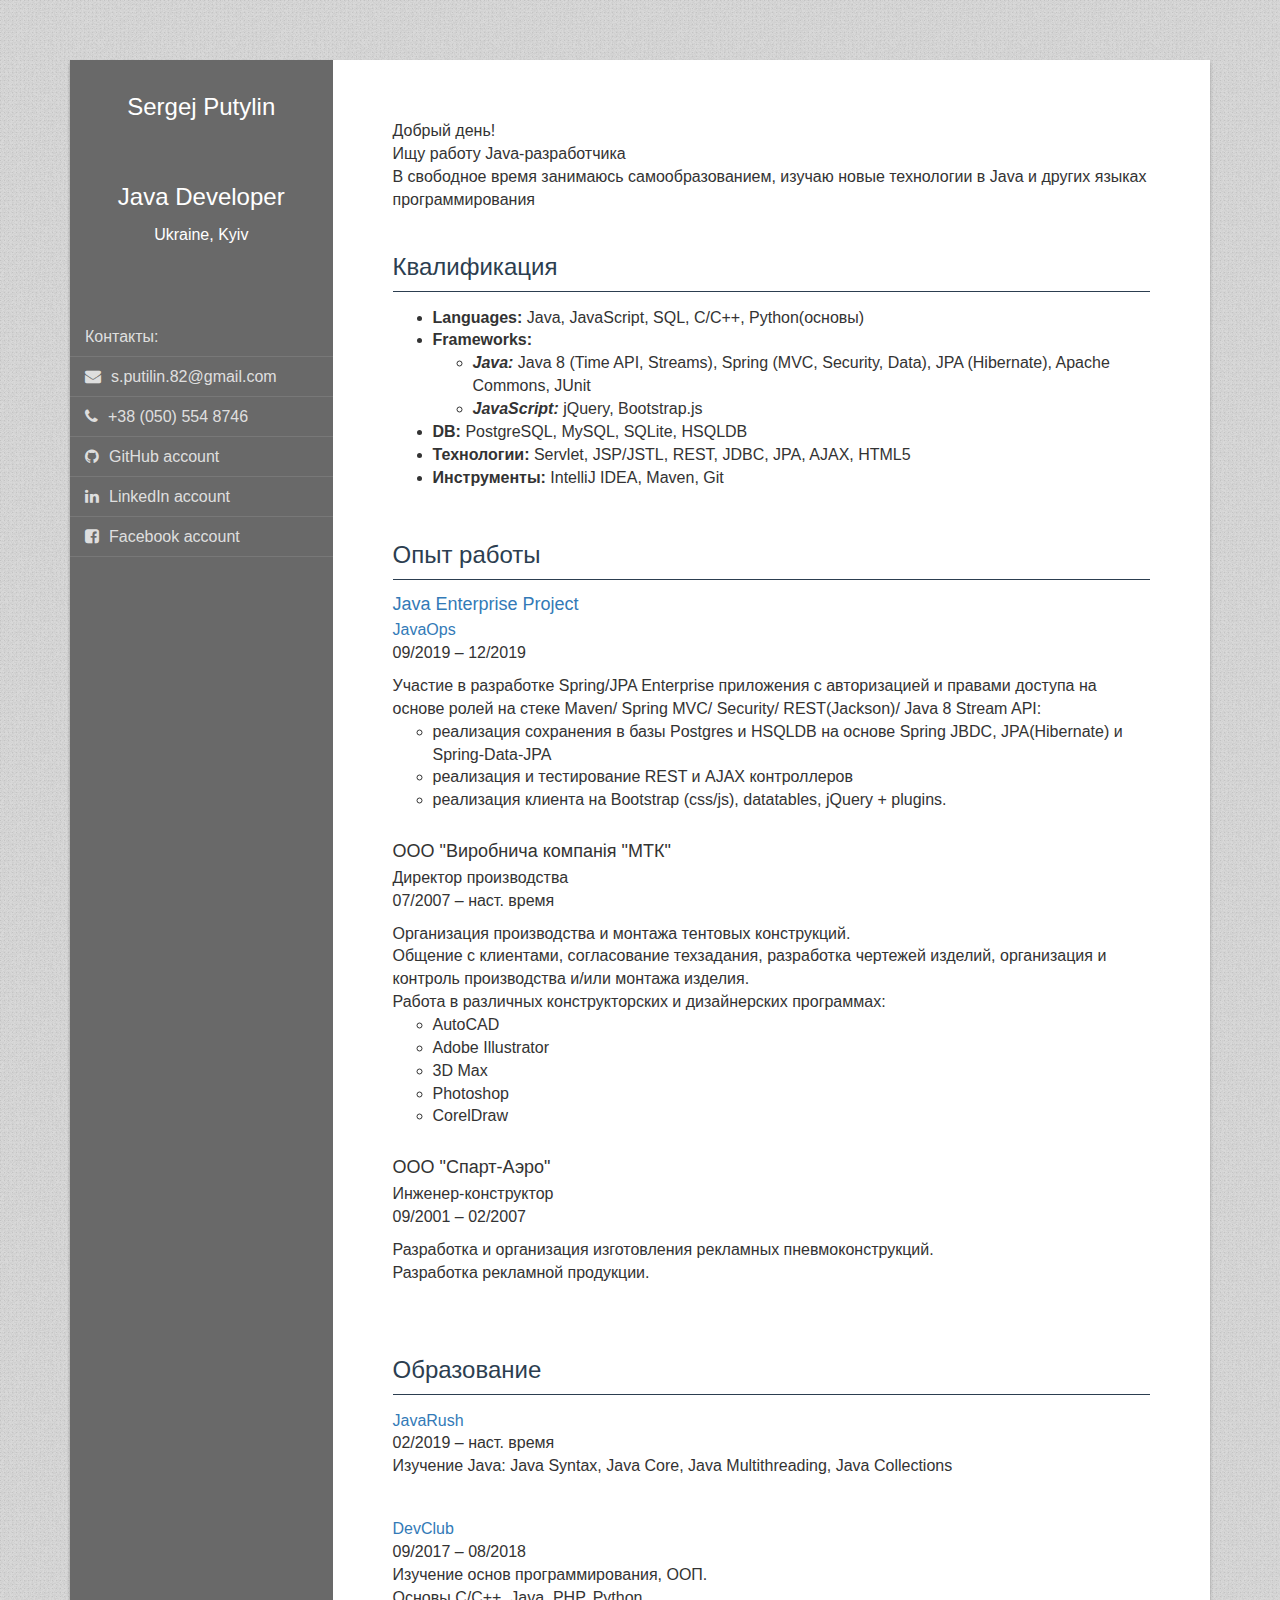
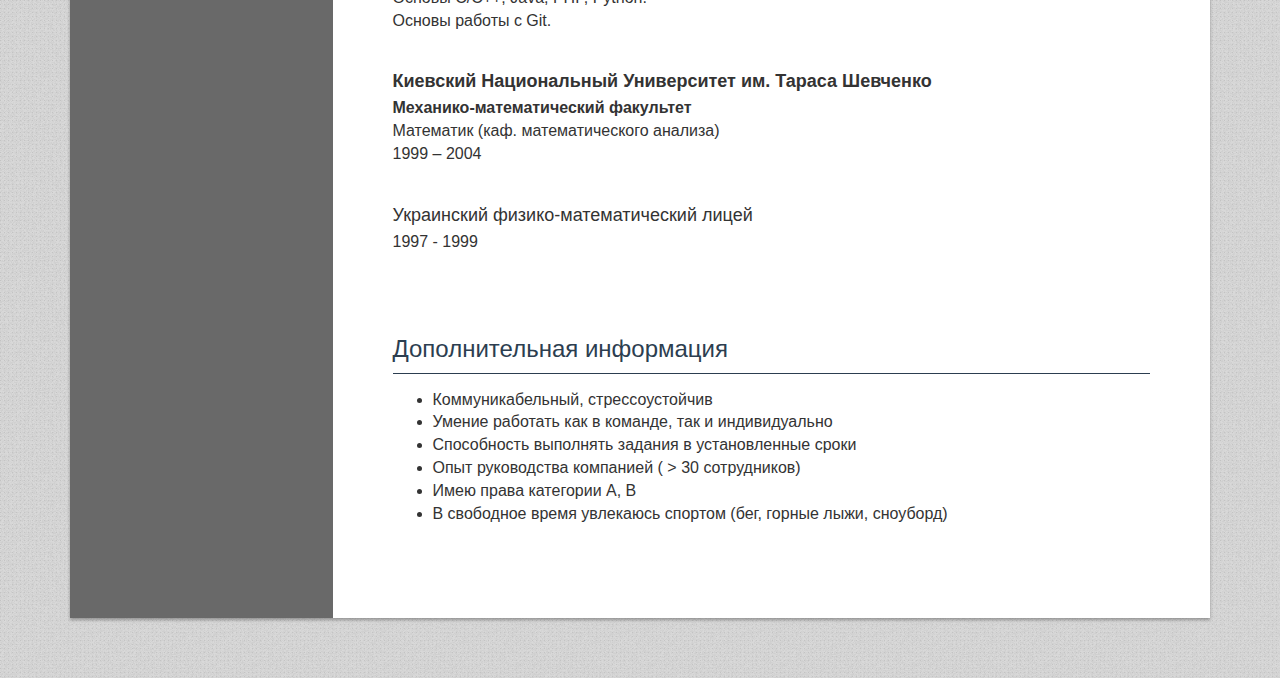
==== indexEn.html @ 7af17f40 "[Master] initiate translation" ====
<!doctype html>
<!--[if lt IE 7]>      <html class="no-js lt-ie9 lt-ie8 lt-ie7" lang=""> <![endif]-->
<!--[if IE 7]>         <html class="no-js lt-ie9 lt-ie8" lang=""> <![endif]-->
<!--[if IE 8]>         <html class="no-js lt-ie9" lang=""> <![endif]-->
<!--[if gt IE 8]><!-->
<html class="no-js" lang="" xmlns="http://www.w3.org/1999/html">
<!--<![endif]-->

<head>
    <meta charset="utf-8">
    <meta http-equiv="X-UA-Compatible" content="IE=edge,chrome=1">
    <title></title>
    <meta name="description" content="">
    <meta name="viewport" content="width=device-width, initial-scale=1">
    <link rel="stylesheet" href="css/bootstrap.min.css">
    <link rel="stylesheet" href="css/font-awesome.min.css">
    <link rel="stylesheet" href="css/main.css">
    <script src="js/vendor/modernizr-2.8.3-respond-1.4.2.min.js"></script>
</head>

<body>
<div class="container">
    <div id="cv">
        <!-- Example row of columns -->
        <div class="row">
            <div class="row-height">
                <div class="col-sm-5 col-md-3 col-height">
                    <div id="sidebar">

                        <div id="profile">
                            <!--  <img src="img/profile.png" class="profile-image img-responsive img-thumbnail img-circle"> -->
                            <p class="name">Sergej Putylin</p><br><br>
                            <p class="profession">Java Developer</p>
                            <p class="address">Ukraine, Kyiv</p>
                        </div>

                        <ul id="contact-list" class="list-unstyled">
                            <li>Контакты:</li>
                            <li class="email"><i class="fa fa-envelope"></i><a href="mailto: s.putilin.82@gmail.com">s.putilin.82@gmail.com</a></li>
                            <li class="phone"><i class="fa fa-phone"></i><a href="tel:+38 (095) 224 3647">+38 (050) 554 8746</a></li>
                            <li class="github"><i class="fa fa-github"></i><a href="https://github.com/pushkin-82/" target="_blank">GitHub account</a></li>
                            <li class="linkedin"><i class="fa fa-linkedin"></i><a href="#" target="_blank"><a href="https://www.linkedin.com/in/sergej-putylin-883001190" target="_blank">LinkedIn account</a></a></li>
                            <li class="facebook"><i class="fa fa-facebook-square"></i><a href="https://www.facebook.com/sputylin" target="_blank">Facebook account</a></li>
                        </ul>
                    </div>
                </div>
                <div class="col-sm-8 col-md-9 col-height">
                    <div id="main">

                        <section id="intro">
                            <div class="description">
                                Добрый день!<br/>
                                Ищу работу Java-разработчика<br/>
                                В свободное время занимаюсь самообразованием, изучаю новые технологии в Java и других языках программирования
                            </div>
                        </section>
                        <br>

                        <section id="skills">
                            <header>
                                <h3>Квалификация</h3>
                            </header>
                            <div class="description">
                                <ul>
                                    <li><b>Languages:</b> Java, JavaScript, SQL, C/C++, Python(основы)</li>
                                    <li><b>Frameworks:</b>
                                        <ul>
                                            <li><b><i>Java:</i></b> Java 8 (Time API, Streams), Spring (MVC, Security, Data), JPA (Hibernate), Apache Commons, JUnit</li>
                                            <li><b><i>JavaScript:</i></b> jQuery, Bootstrap.js</li>
                                        </ul>
                                    </li>
                                    <li><b>DB:</b> PostgreSQL, MySQL, SQLite, HSQLDB</li>
                                    <li><b>Технологии:</b> Servlet, JSP/JSTL, REST, JDBC, JPA, AJAX, HTML5</li>
                                    <li><b>Инструменты:</b> IntelliJ IDEA, Maven, Git</li>
                                </ul>
                            </div>
                        </section>
                        <br>

                        <section id="experience">
                            <header>
                                <h3>Опыт работы</h3>
                            </header>
                            <ul class="list-unstyled">
                                <li class="media cv-item">
                                    <div class="media-body">
                                        <h4 class="media-heading"><a href="https://javaops.ru/view/topjava">Java Enterprise Project</a></h4>
                                        <div class="meta">
                                            <span class="title"><a href="https://javaops.ru/">JavaOps</a></span><br/>
                                            <span class="dates-employed">09/2019 – 12/2019</span><br/>
                                        </div>
                                        <div class="description">
                                            Участие в разработке Spring/JPA Enterprise приложения c авторизацией и правами доступа на основе ролей на стеке Maven/ Spring MVC/ Security/ REST(Jackson)/ Java 8 Stream API:
                                            <ul>
                                                <li>реализация сохранения в базы Postgres и HSQLDB на основе Spring JBDC, JPA(Hibernate) и Spring-Data-JPA</li>
                                                <li>реализация и тестирование REST и AJAX контроллеров</li>
                                                <li>реализация клиента на Bootstrap (css/js), datatables, jQuery + plugins.</li>
                                            </ul>
                                        </div>
                                    </div>
                                </li>
                                <li class="media cv-item">
                                    <div class="media-body">
                                        <h4 class="media-heading">ООО "Виробнича компанія "МТК"</h4>
                                        <div class="meta">
                                            <span class="title">Директор производства</span><br/>
                                            <span class="dates-employed">07/2007 – наст. время</span><br/>
                                        </div>
                                        <div class="description">
                                            Организация производства и монтажа тентовых конструкций.<br/>
                                            Общение с клиентами, согласование техзадания, разработка чертежей изделий,  организация и контроль производства и/или монтажа изделия.<br/>
                                            Работа в различных конструкторских и дизайнерских программах:
                                            <ul>
                                                <li>AutoCAD</li>
                                                <li>Adobe Illustrator</li>
                                                <li>3D Max</li>
                                                <li>Photoshop</li>
                                                <li>CorelDraw</li>
                                            </ul>
                                        </div>
                                    </div>
                                </li>
                                <li class="media cv-item">
                                    <div class="media-body">
                                        <h4 class="media-heading">ООО "Спарт-Аэро"</h4>
                                        <div class="meta">
                                            <span class="title">Инженер-конструктор</span><br/>
                                            <span class="dates-employed">09/2001 – 02/2007</span><br/>
                                        </div>
                                        <div class="description">
                                            Разработка и организация изготовления рекламных пневмоконструкций.<br/>
                                            Разработка рекламной продукции.
                                        </div>
                                    </div>
                                </li>
                            </ul>
                        </section>
                        <br>


                        <section id="education">
                            <header>
                                <h3>Образование</h3>
                            </header>
                            <ul class="list-unstyled">
                                <li class="media cv-item">
                                    <div class="media-body">
                                        <div class="meta">
                                            <span class="title"><a href="https://javarush.ru">JavaRush</a></span><br/>
                                            <span class="dates-employed">02/2019 – наст. время</span><br/>
                                            <span class="description">
                          Изучение Java: Java Syntax, Java Core, Java Multithreading, Java Collections<br/>
                        </span>
                                        </div>
                                    </div>
                                </li>
                                <li class="media cv-item">
                                    <div class="media-body">
                                        <div class="meta">
                                            <span class="title"><a href="https://devclub.com">DevClub</a></span><br/>
                                            <span class="dates-employed">09/2017 – 08/2018</span><br/>
                                            <span class="description">
                          Изучение основ программирования, ООП.<br/>
                          Основы C/C++, Java, PHP, Python.<br/>
                          Основы работы с Git.
                        </span>
                                        </div>
                                    </div>
                                </li>
                                <li class="media cv-item">
                                    <div class="media-body">
                                        <h4 class="media-heading"><b>Киевский Национальный Университет им. Тараса Шевченко</b></h4>
                                        <div class="meta">
                                            <span class="title"><b>Механико-математический факультет</b></span><br/>
                                            <span class="title">Математик (каф. математического анализа)</span><br/>
                                            <span class="dates-employed">1999 – 2004</span>
                                        </div>
                                    </div>
                                </li>
                                <li class="media cv-item">
                                    <div class="media-body">
                                        <h4 class="media-heading">Украинский физико-математический лицей</h4>
                                        <div class="meta">
                                            <span class="dates-employed">1997 - 1999</span>
                                        </div>
                                    </div>
                                </li>
                            </ul>
                        </section>
                        <br>

                        <section id="additional-info">
                            <header>
                                <h3>Дополнительная информация</h3>
                            </header>
                            <div class="description">
                                <ul>
                                    <li>Коммуникабельный, стрессоустойчив</li>
                                    <li>Умение работать как в команде, так и индивидуально</li>
                                    <li>Способность выполнять задания в установленные сроки</li>
                                    <li>Опыт руководства компанией ( > 30 сотрудников)</li>
                                    <li>Имею права категории А, В</li>
                                    <li>В свободное время увлекаюсь спортом (бег, горные лыжи, сноуборд)</li>
                                </ul>
                            </div>
                        </section>
                        <br>






                    </div>
                </div>
            </div>
        </div>
    </div>
</div>
<!-- /container -->
<script src="http://ajax.googleapis.com/ajax/libs/jquery/1.11.2/jquery.min.js"></script>
<script>
    window.jQuery || document.write('<script src="js/vendor/jquery-1.11.2.min.js"><\/script>')
</script>
<script src="js/vendor/bootstrap.min.js"></script>
<script src="js/main.js"></script>
<!-- Google Analytics: change UA-XXXXX-X to be your site's ID. -->
<script>
    (function(b, o, i, l, e, r) {
        b.GoogleAnalyticsObject = l;
        b[l] || (b[l] =
            function() {
                (b[l].q = b[l].q || []).push(arguments)
            });
        b[l].l = +new Date;
        e = o.createElement(i);
        r = o.getElementsByTagName(i)[0];
        e.src = 'http://www.google-analytics.com/analytics.js';
        r.parentNode.insertBefore(e, r)
    }(window, document, 'script', 'ga'));
    ga('create', 'UA-XXXXX-X', 'auto');
    ga('send', 'pageview');
</script>
</body>

</html>
---- css/main.css ----
body {
  background: #EAEAEA url(../img/squared_metal.png);
  font-size: 16px;
}

#cv {
  background: #FFFFFF;
  box-shadow: 0 2px 3px rgba(0, 0, 0, 0.3);
  margin: 60px 0;
}


/* SIDEBAR */

#sidebar {
  height: 100%;
  background: dimgray;
  position: relative;
  top: 0;
  bottom: 0;
}

nav a {
  display: block;
  height: 40px;
  line-height: 40px;
  text-align: center;
  border-bottom: 1px solid rgba(255, 255, 255, 0.1);
  color: rgba(255, 255, 255, 0.8);
}

#contact-list {
  margin-top: 30px;
}

#contact-list li {
  display: block;
  height: 40px;
  line-height: 40px;
  padding: 0 15px;
  border-bottom: 1px solid rgba(255, 255, 255, 0.1);
  color: rgba(255, 255, 255, 0.8);
}

#contact-list li i {
  margin-right: 10px;
}

#contact-list li a {
  color: rgba(255, 255, 255, 0.8);
}

#contact-list li:hover {
  color: #FFFFFF;
}

#contact-list li:hover a {
  color: #FFFFFF;
  text-decoration: none
}


/* PROFILE */

#profile {
  padding: 30px;
  background: dimgray;
}

#profile .name,
#profile .profession,
#profile .address {
  text-align: center;
  color: white;
}

#profile .name,
#profile .profession {
  font-size: 24px;
}

#profile .address {
  font-size: 16px;
}

#profile .profile-image {
  margin: 0 auto;
  display: block;
}

#main {
  padding: 60px 60px 60px 30px;
}


/* CV Content */

#main section header {
  border-bottom: 1px solid #2c3e50;
  margin-bottom: 15px;
}

#main section header h3 {
  color: #2c3e50;
}

#main .cv-item {
  margin-bottom: 30px;
}

#main .cv-item .meta {
  font-size: 16px;
  margin-bottom: 10px;
}


/* Gallery */

#gallery .gallery-item {
  display: block;
  margin-bottom: 30px;
}


/* same height columns for bootstrap */

@media(min-width:768px) {
  .row-height {
    display: table;
    table-layout: fixed;
    height: 100%;
    width: 100%;
  }
  .col-height {
    display: table-cell;
    float: none;
    height: 100%;
    vertical-align: top;
  }
}
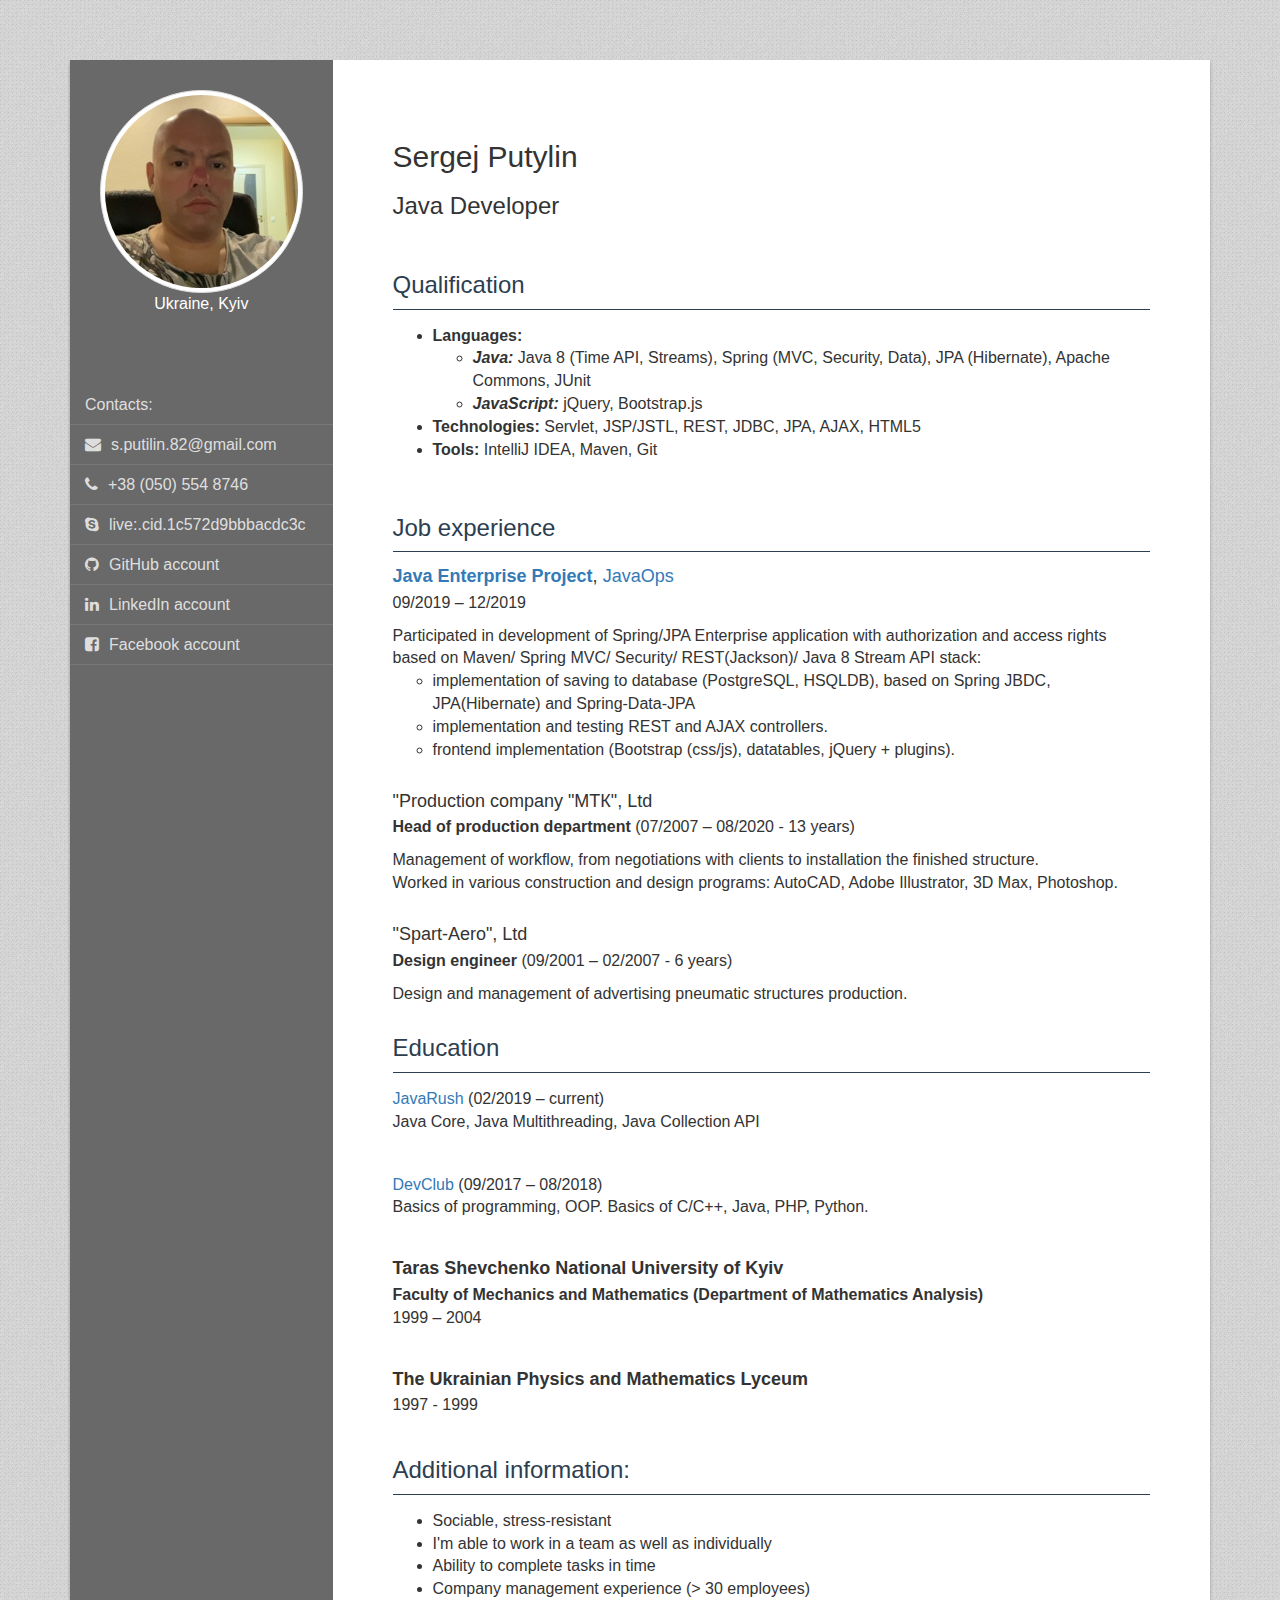
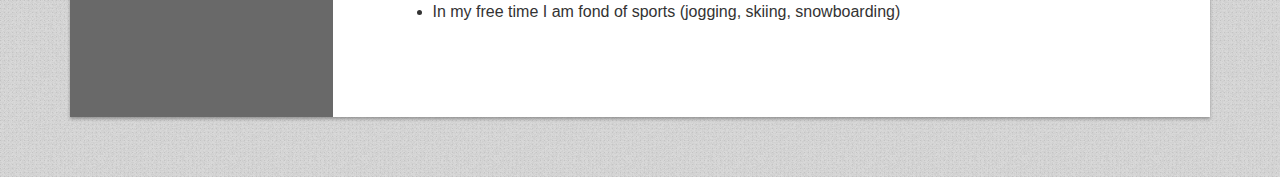
==== commit 118d3d6d: "[Master] add photo, refactor information" ====
--- a/indexEn.html
+++ b/indexEn.html
@@ -28,16 +28,17 @@
                     <div id="sidebar">
 
                         <div id="profile">
-                            <!--  <img src="img/profile.png" class="profile-image img-responsive img-thumbnail img-circle"> -->
-                            <p class="name">Sergej Putylin</p><br><br>
-                            <p class="profession">Java Developer</p>
+                              <img src="img/live_.cid.jpg" class="profile-image img-responsive img-thumbnail img-circle">
+<!--                            <p class="name">Sergej Putylin</p><br><br>-->
+<!--                            <p class="profession">Java Developer</p>-->
                             <p class="address">Ukraine, Kyiv</p>
                         </div>
 
                         <ul id="contact-list" class="list-unstyled">
-                            <li>Контакты:</li>
+                            <li>Contacts:</li>
                             <li class="email"><i class="fa fa-envelope"></i><a href="mailto: s.putilin.82@gmail.com">s.putilin.82@gmail.com</a></li>
                             <li class="phone"><i class="fa fa-phone"></i><a href="tel:+38 (095) 224 3647">+38 (050) 554 8746</a></li>
+                            <li class="skype"><i class="fa fa-skype"></i>live:.cid.1c572d9bbbacdc3c</li>
                             <li class="github"><i class="fa fa-github"></i><a href="https://github.com/pushkin-82/" target="_blank">GitHub account</a></li>
                             <li class="linkedin"><i class="fa fa-linkedin"></i><a href="#" target="_blank"><a href="https://www.linkedin.com/in/sergej-putylin-883001190" target="_blank">LinkedIn account</a></a></li>
                             <li class="facebook"><i class="fa fa-facebook-square"></i><a href="https://www.facebook.com/sputylin" target="_blank">Facebook account</a></li>
@@ -46,32 +47,26 @@
                 </div>
                 <div class="col-sm-8 col-md-9 col-height">
                     <div id="main">
-
-                        <section id="intro">
-                            <div class="description">
-                                Добрый день!<br/>
-                                Ищу работу Java-разработчика<br/>
-                                В свободное время занимаюсь самообразованием, изучаю новые технологии в Java и других языках программирования
-                            </div>
+                        <section id="name-and-position">
+                            <h2>Sergej Putylin</h2>
+                            <h3>Java Developer</h3>
                         </section>
                         <br>
 
                         <section id="skills">
                             <header>
-                                <h3>Квалификация</h3>
+                                <h3>Qualification</h3>
                             </header>
                             <div class="description">
                                 <ul>
-                                    <li><b>Languages:</b> Java, JavaScript, SQL, C/C++, Python(основы)</li>
-                                    <li><b>Frameworks:</b>
+                                    <li><b>Languages:</b>
                                         <ul>
                                             <li><b><i>Java:</i></b> Java 8 (Time API, Streams), Spring (MVC, Security, Data), JPA (Hibernate), Apache Commons, JUnit</li>
                                             <li><b><i>JavaScript:</i></b> jQuery, Bootstrap.js</li>
                                         </ul>
                                     </li>
-                                    <li><b>DB:</b> PostgreSQL, MySQL, SQLite, HSQLDB</li>
-                                    <li><b>Технологии:</b> Servlet, JSP/JSTL, REST, JDBC, JPA, AJAX, HTML5</li>
-                                    <li><b>Инструменты:</b> IntelliJ IDEA, Maven, Git</li>
+                                    <li><b>Technologies:</b> Servlet, JSP/JSTL, REST, JDBC, JPA, AJAX, HTML5</li>
+                                    <li><b>Tools:</b> IntelliJ IDEA, Maven, Git</li>
                                 </ul>
                             </div>
                         </section>
@@ -79,77 +74,67 @@
 
                         <section id="experience">
                             <header>
-                                <h3>Опыт работы</h3>
+                                <h3>Job experience</h3>
                             </header>
                             <ul class="list-unstyled">
                                 <li class="media cv-item">
                                     <div class="media-body">
-                                        <h4 class="media-heading"><a href="https://javaops.ru/view/topjava">Java Enterprise Project</a></h4>
-                                        <div class="meta">
-                                            <span class="title"><a href="https://javaops.ru/">JavaOps</a></span><br/>
+                                        <h4 class="media-heading"><a href="https://javaops.ru/view/topjava"><b>Java Enterprise Project</b></a>, <a href="https://javaops.ru/">JavaOps</a></h4>
+                                        <div class="meta">
                                             <span class="dates-employed">09/2019 – 12/2019</span><br/>
                                         </div>
                                         <div class="description">
-                                            Участие в разработке Spring/JPA Enterprise приложения c авторизацией и правами доступа на основе ролей на стеке Maven/ Spring MVC/ Security/ REST(Jackson)/ Java 8 Stream API:
+                                            Participated in development of Spring/JPA Enterprise application with authorization and access rights based on Maven/ Spring MVC/ Security/ REST(Jackson)/ Java 8 Stream API stack:
                                             <ul>
-                                                <li>реализация сохранения в базы Postgres и HSQLDB на основе Spring JBDC, JPA(Hibernate) и Spring-Data-JPA</li>
-                                                <li>реализация и тестирование REST и AJAX контроллеров</li>
-                                                <li>реализация клиента на Bootstrap (css/js), datatables, jQuery + plugins.</li>
+                                                <li>implementation of saving to database (PostgreSQL, HSQLDB), based on Spring JBDC, JPA(Hibernate) and Spring-Data-JPA</li>
+                                                <li>implementation and testing REST and AJAX controllers.</li>
+                                                <li>frontend implementation (Bootstrap (css/js), datatables, jQuery + plugins).</li>
                                             </ul>
                                         </div>
                                     </div>
                                 </li>
                                 <li class="media cv-item">
                                     <div class="media-body">
-                                        <h4 class="media-heading">ООО "Виробнича компанія "МТК"</h4>
-                                        <div class="meta">
-                                            <span class="title">Директор производства</span><br/>
-                                            <span class="dates-employed">07/2007 – наст. время</span><br/>
+                                        <h4 class="media-heading">"Production company "МТК", Ltd</h4>
+                                        <div class="meta">
+                                            <span class="title"><b>Head of production department</b></span>
+                                            <span class="dates-employed"> (07/2007 – 08/2020 -  13 years)</span><br/>
                                         </div>
                                         <div class="description">
-                                            Организация производства и монтажа тентовых конструкций.<br/>
-                                            Общение с клиентами, согласование техзадания, разработка чертежей изделий,  организация и контроль производства и/или монтажа изделия.<br/>
-                                            Работа в различных конструкторских и дизайнерских программах:
-                                            <ul>
-                                                <li>AutoCAD</li>
-                                                <li>Adobe Illustrator</li>
-                                                <li>3D Max</li>
-                                                <li>Photoshop</li>
-                                                <li>CorelDraw</li>
-                                            </ul>
-                                        </div>
-                                    </div>
-                                </li>
-                                <li class="media cv-item">
-                                    <div class="media-body">
-                                        <h4 class="media-heading">ООО "Спарт-Аэро"</h4>
-                                        <div class="meta">
-                                            <span class="title">Инженер-конструктор</span><br/>
-                                            <span class="dates-employed">09/2001 – 02/2007</span><br/>
+                                            Management of workflow, from negotiations with clients to installation the finished structure.<br/>
+                                            Worked in various construction and design programs: AutoCAD, Adobe Illustrator, 3D Max, Photoshop.
+                                        </div>
+                                    </div>
+                                </li>
+                                <li class="media cv-item">
+                                    <div class="media-body">
+                                        <h4 class="media-heading">"Spart-Aero", Ltd</h4>
+                                        <div class="meta">
+                                            <span class="title"><b>Design engineer</b></span>
+                                            <span class="dates-employed"> (09/2001 – 02/2007 -  6 years)</span><br/>
                                         </div>
                                         <div class="description">
-                                            Разработка и организация изготовления рекламных пневмоконструкций.<br/>
-                                            Разработка рекламной продукции.
+                                            Design and management of advertising pneumatic structures production.<br/>
                                         </div>
                                     </div>
                                 </li>
                             </ul>
                         </section>
-                        <br>
+<!--                        <br>-->
 
 
                         <section id="education">
                             <header>
-                                <h3>Образование</h3>
+                                <h3>Education</h3>
                             </header>
                             <ul class="list-unstyled">
                                 <li class="media cv-item">
                                     <div class="media-body">
                                         <div class="meta">
-                                            <span class="title"><a href="https://javarush.ru">JavaRush</a></span><br/>
-                                            <span class="dates-employed">02/2019 – наст. время</span><br/>
+                                            <span class="title"><a href="https://javarush.ru">JavaRush</a></span>
+                                            <span class="dates-employed"> (02/2019 – current)</span><br/>
                                             <span class="description">
-                          Изучение Java: Java Syntax, Java Core, Java Multithreading, Java Collections<br/>
+                          Java Core, Java Multithreading, Java Collection API<br/>
                         </span>
                                         </div>
                                     </div>
@@ -157,29 +142,26 @@
                                 <li class="media cv-item">
                                     <div class="media-body">
                                         <div class="meta">
-                                            <span class="title"><a href="https://devclub.com">DevClub</a></span><br/>
-                                            <span class="dates-employed">09/2017 – 08/2018</span><br/>
+                                            <span class="title"><a href="https://devclub.com">DevClub</a></span>
+                                            <span class="dates-employed"> (09/2017 – 08/2018)</span><br/>
                                             <span class="description">
-                          Изучение основ программирования, ООП.<br/>
-                          Основы C/C++, Java, PHP, Python.<br/>
-                          Основы работы с Git.
+                          Basics of programming, OOP. Basics of C/C++, Java, PHP, Python.<br/>
                         </span>
                                         </div>
                                     </div>
                                 </li>
                                 <li class="media cv-item">
                                     <div class="media-body">
-                                        <h4 class="media-heading"><b>Киевский Национальный Университет им. Тараса Шевченко</b></h4>
-                                        <div class="meta">
-                                            <span class="title"><b>Механико-математический факультет</b></span><br/>
-                                            <span class="title">Математик (каф. математического анализа)</span><br/>
+                                        <h4 class="media-heading"><b>Taras Shevchenko National University of Kyiv</b></h4>
+                                        <div class="meta">
+                                            <span class="title"><b>Faculty of Mechanics and Mathematics (Department of Mathematics Analysis)</b></span><br/>
                                             <span class="dates-employed">1999 – 2004</span>
                                         </div>
                                     </div>
                                 </li>
                                 <li class="media cv-item">
                                     <div class="media-body">
-                                        <h4 class="media-heading">Украинский физико-математический лицей</h4>
+                                        <h4 class="media-heading"><b>The Ukrainian Physics and Mathematics Lyceum</b></h4>
                                         <div class="meta">
                                             <span class="dates-employed">1997 - 1999</span>
                                         </div>
@@ -187,20 +169,18 @@
                                 </li>
                             </ul>
                         </section>
-                        <br>
 
                         <section id="additional-info">
                             <header>
-                                <h3>Дополнительная информация</h3>
+                                <h3>Additional information:</h3>
                             </header>
                             <div class="description">
                                 <ul>
-                                    <li>Коммуникабельный, стрессоустойчив</li>
-                                    <li>Умение работать как в команде, так и индивидуально</li>
-                                    <li>Способность выполнять задания в установленные сроки</li>
-                                    <li>Опыт руководства компанией ( > 30 сотрудников)</li>
-                                    <li>Имею права категории А, В</li>
-                                    <li>В свободное время увлекаюсь спортом (бег, горные лыжи, сноуборд)</li>
+                                    <li>Sociable, stress-resistant</li>
+                                    <li>I'm able to work in a team as well as individually</li>
+                                    <li>Ability to complete tasks in time</li>
+                                    <li>Company management experience (> 30 employees)</li>
+                                    <li>In my free time I am fond of sports (jogging, skiing, snowboarding)</li>
                                 </ul>
                             </div>
                         </section>
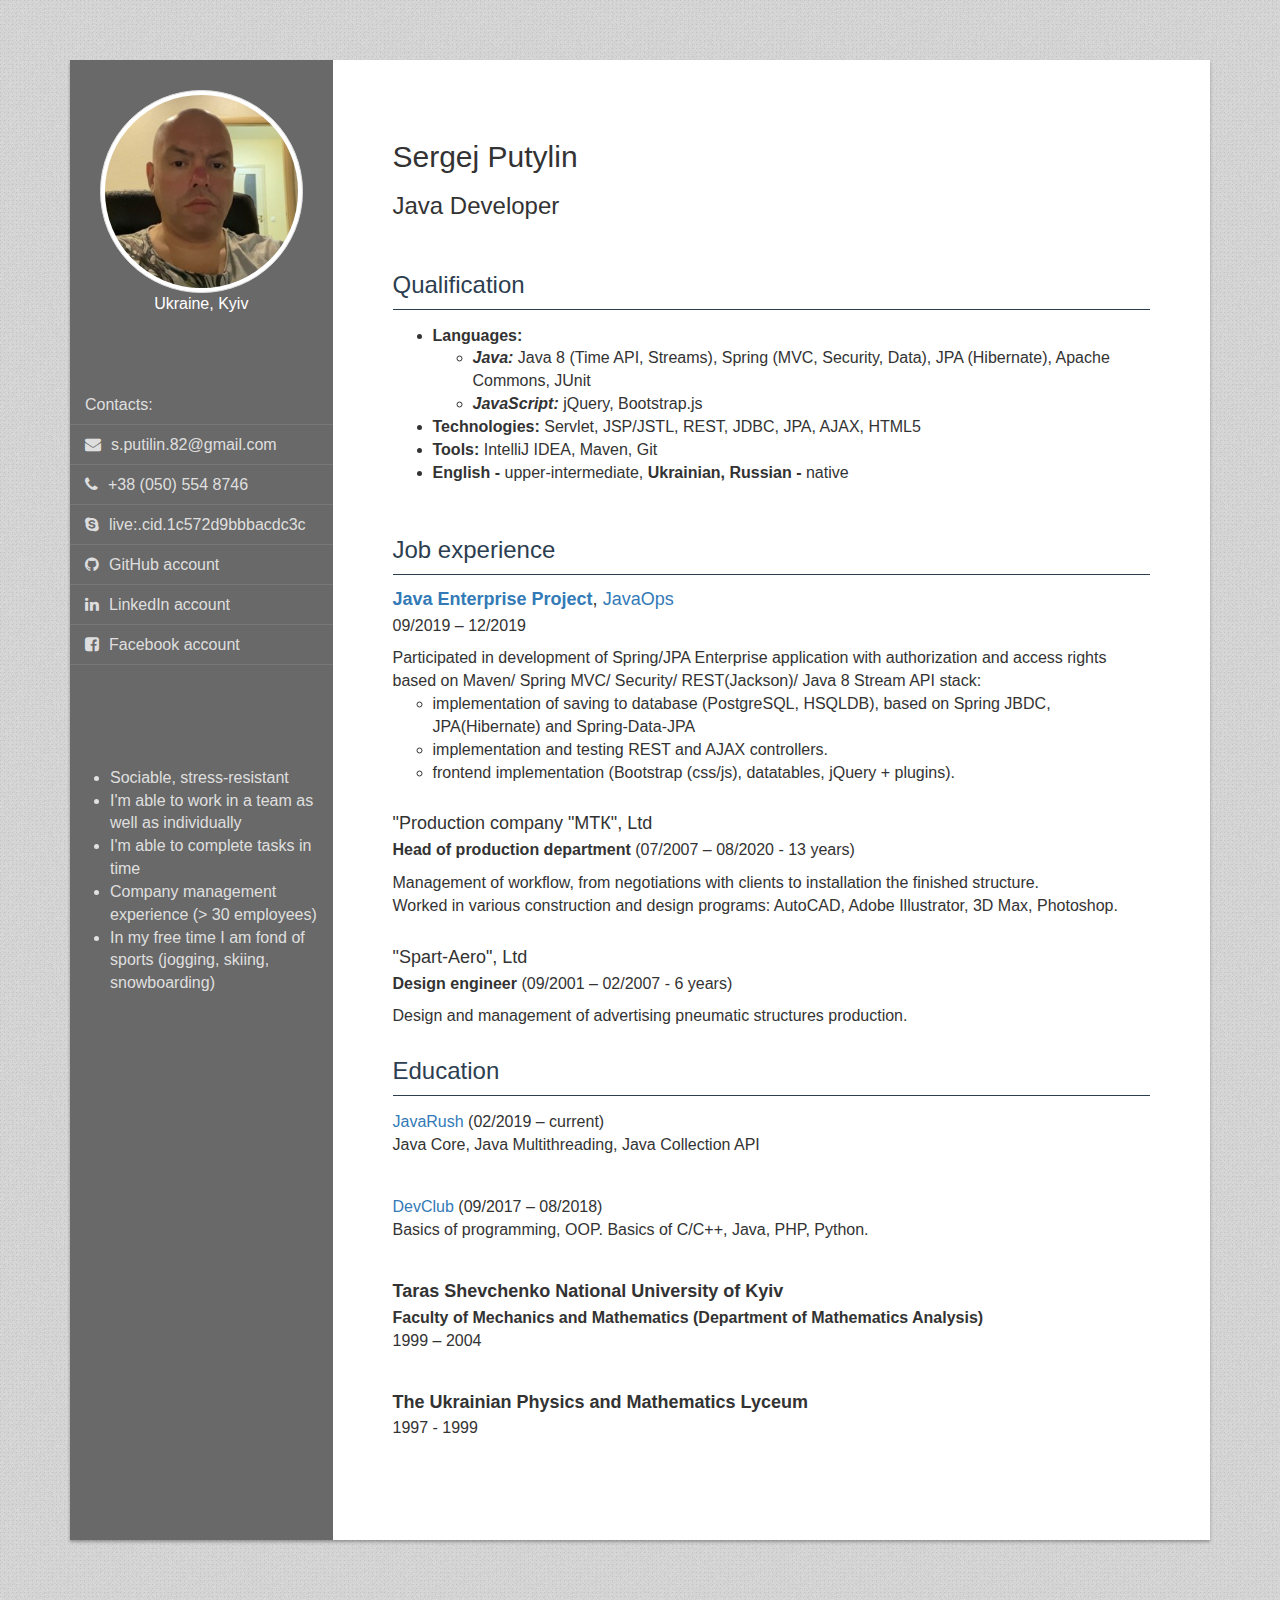
==== commit adaaa5c1: "[Master] add english skills" ====
--- a/indexEn.html
+++ b/indexEn.html
@@ -43,8 +43,22 @@
                             <li class="linkedin"><i class="fa fa-linkedin"></i><a href="#" target="_blank"><a href="https://www.linkedin.com/in/sergej-putylin-883001190" target="_blank">LinkedIn account</a></a></li>
                             <li class="facebook"><i class="fa fa-facebook-square"></i><a href="https://www.facebook.com/sputylin" target="_blank">Facebook account</a></li>
                         </ul>
+
+                        <section id="about-me">
+                            <div class="description">
+                                <br><br><br><br>
+                                <ul>
+                                    <li>Sociable, stress-resistant</li>
+                                    <li>I'm able to work in a team as well as individually</li>
+                                    <li>I'm able to complete tasks in time</li>
+                                    <li>Company management experience (> 30 employees)</li>
+                                    <li>In my free time I am fond of sports (jogging, skiing, snowboarding)</li>
+                                </ul>
+                            </div>
+                        </section>
                     </div>
                 </div>
+
                 <div class="col-sm-8 col-md-9 col-height">
                     <div id="main">
                         <section id="name-and-position">
@@ -67,6 +81,7 @@
                                     </li>
                                     <li><b>Technologies:</b> Servlet, JSP/JSTL, REST, JDBC, JPA, AJAX, HTML5</li>
                                     <li><b>Tools:</b> IntelliJ IDEA, Maven, Git</li>
+                                    <li><b>English - </b>upper-intermediate, <b>Ukrainian, Russian - </b> native</li>
                                 </ul>
                             </div>
                         </section>
@@ -169,28 +184,6 @@
                                 </li>
                             </ul>
                         </section>
-
-                        <section id="additional-info">
-                            <header>
-                                <h3>Additional information:</h3>
-                            </header>
-                            <div class="description">
-                                <ul>
-                                    <li>Sociable, stress-resistant</li>
-                                    <li>I'm able to work in a team as well as individually</li>
-                                    <li>Ability to complete tasks in time</li>
-                                    <li>Company management experience (> 30 employees)</li>
-                                    <li>In my free time I am fond of sports (jogging, skiing, snowboarding)</li>
-                                </ul>
-                            </div>
-                        </section>
-                        <br>
-
-
-
-
-
-
                     </div>
                 </div>
             </div>
--- a/css/main.css
+++ b/css/main.css
@@ -57,6 +57,11 @@
 #contact-list li:hover a {
   color: #FFFFFF;
   text-decoration: none
+}
+
+#about-me {
+  height: 40px;
+  color: rgba(255, 255, 255, 0.8);
 }
 
 
